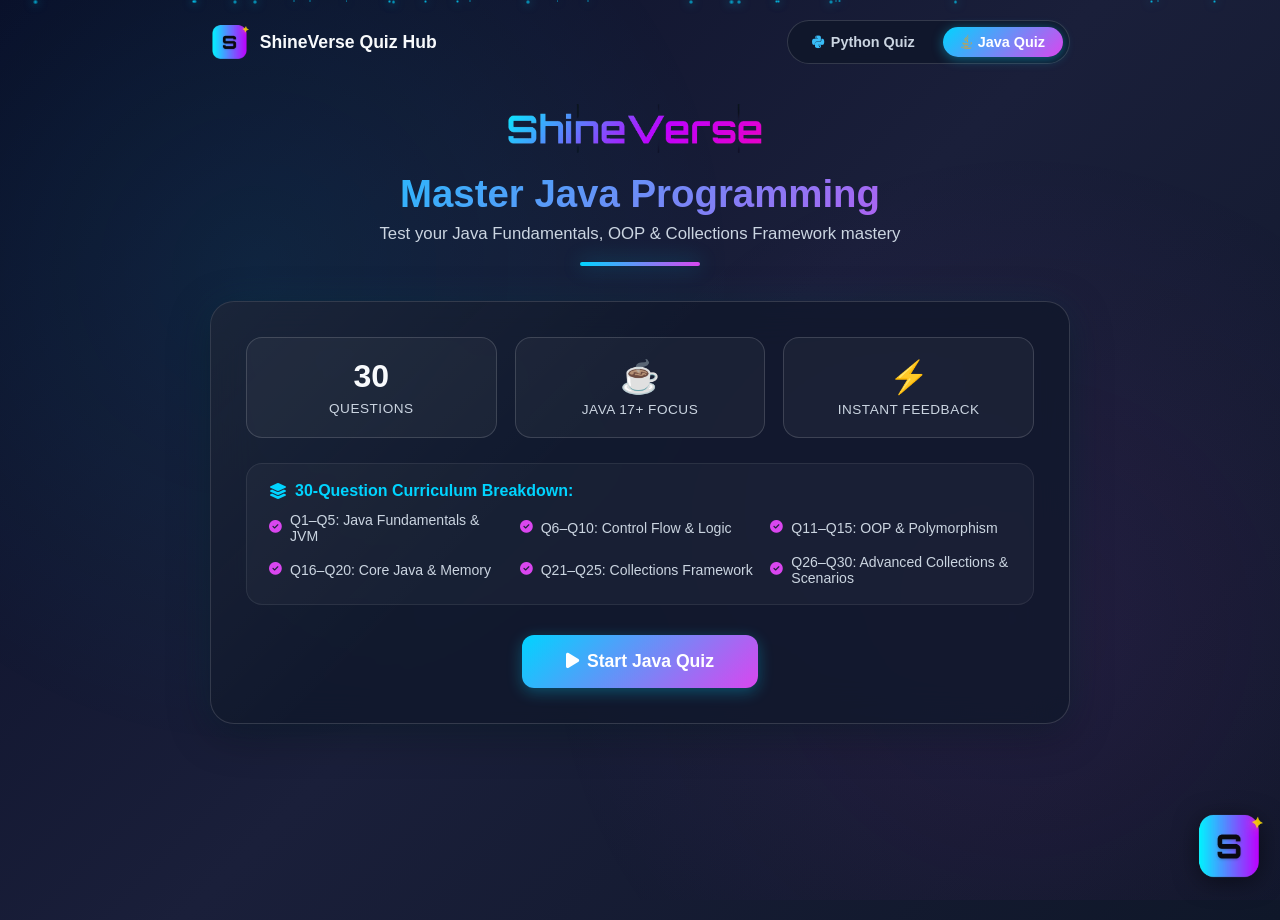
==== Java Quiz/index.html @ dcfceece "first commit" ====
<!DOCTYPE html>
<html lang="en">

<head>
    <meta charset="UTF-8" />
    <meta name="viewport" content="width=device-width, initial-scale=1.0" />
    <title>Java MCQ Test - ShineVerse</title>
    <meta name="description" content="Master Java with ShineVerse 30 comprehensive multiple-choice questions covering Java Fundamentals, Control Flow, OOP, Core Java, and Collections Framework." />

    <link rel="stylesheet" href="style.css" />
    <link href="https://cdnjs.cloudflare.com/ajax/libs/font-awesome/6.4.0/css/all.min.css" rel="stylesheet" />
    <link rel="stylesheet" href="https://unpkg.com/aos@2.3.1/dist/aos.css" />
</head>

<body>
    <div id="particlesContainer"></div>

    <!-- Navigation Bar & Quiz Switcher -->
    <nav class="top-nav" data-aos="fade-down">
        <a href="https://shivambansal.co.in" target="_blank" class="nav-brand-link">
            <img src="ShineVerseLogo.png" alt="ShineVerse Logo" class="nav-brand-img" />
            <span>ShineVerse Quiz Hub</span>
        </a>
        <div class="quiz-switcher">
            <a href="../Python Quiz/index.html" class="switch-tab">
                <i class="fab fa-python" style="color: #38bdf8;"></i> Python Quiz
            </a>
            <a href="index.html" class="switch-tab active">
                <i class="fab fa-java" style="color: #f59e0b;"></i> Java Quiz
            </a>
        </div>
    </nav>

    <!-- Floating Footer Branding -->
    <a href="https://shivambansal.co.in" target="_blank" class="footer-branding">
        <img src="ShineVerseLogo.png" alt="ShineVerse Logo" height="70px" width="70px" />
    </a>

    <div class="container">
        <!-- Main Header -->
        <header data-aos="fade-down">
            <div class="logo">
                <a href="https://shivambansal.co.in" target="_blank">
                    <img src="ShineVerse.png" alt="ShineVerse Logo" />
                </a>
            </div>
            <h1>Master Java Programming</h1>
            <p class="subtitle" id="subtitle">Test your Java Fundamentals, OOP &amp; Collections Framework mastery</p>
        </header>

        <!-- Start Screen -->
        <section id="startScreen" class="card screen-enter" data-aos="fade-up">
            <div class="stats">
                <div class="stat" data-aos="zoom-in" data-aos-delay="100">
                    <div class="number" id="questionCountStat">30</div>
                    <div class="label">Questions</div>
                </div>
                <div class="stat" data-aos="zoom-in" data-aos-delay="200">
                    <div class="number">☕</div>
                    <div class="label">Java 17+ Focus</div>
                </div>
                <div class="stat" data-aos="zoom-in" data-aos-delay="300">
                    <div class="number">⚡</div>
                    <div class="label">Instant Feedback</div>
                </div>
            </div>

            <!-- Curriculum Overview -->
            <div class="curriculum-preview" data-aos="fade-up" data-aos-delay="350">
                <div class="curriculum-title">
                    <i class="fas fa-layer-group"></i> 30-Question Curriculum Breakdown:
                </div>
                <div class="curriculum-grid">
                    <div class="curriculum-item"><i class="fas fa-check-circle"></i> Q1–Q5: Java Fundamentals &amp; JVM</div>
                    <div class="curriculum-item"><i class="fas fa-check-circle"></i> Q6–Q10: Control Flow &amp; Logic</div>
                    <div class="curriculum-item"><i class="fas fa-check-circle"></i> Q11–Q15: OOP &amp; Polymorphism</div>
                    <div class="curriculum-item"><i class="fas fa-check-circle"></i> Q16–Q20: Core Java &amp; Memory</div>
                    <div class="curriculum-item"><i class="fas fa-check-circle"></i> Q21–Q25: Collections Framework</div>
                    <div class="curriculum-item"><i class="fas fa-check-circle"></i> Q26–Q30: Advanced Collections &amp; Scenarios</div>
                </div>
            </div>

            <div class="center">
                <button class="btn btn-primary btn-lg" id="startBtn" data-aos="fade-up" data-aos-delay="400">
                    <i class="fas fa-play"></i> Start Java Quiz
                </button>
            </div>
        </section>

        <!-- Quiz Screen -->
        <section id="quizScreen" class="card hidden screen-enter">
            <div class="quiz-header">
                <div class="progress-bar">
                    <div class="progress-fill" id="progressFill"></div>
                </div>

                <div class="progress-text">
                    <span id="questionCounter">Question 1 of 30</span>
                    <span id="answeredCounter">0 of 30 answered</span>
                </div>

                <div class="badge-group">
                    <span class="badge badge-category" id="badgeCategory">Java Fundamentals</span>
                    <span class="badge badge-easy" id="badgeDifficulty">Easy</span>
                    <button class="btn btn-outline" id="hintBtn" style="margin-left: auto;" title="Click or press 'H' for a hint">
                        <i class="fas fa-lightbulb"></i> Hint
                    </button>
                </div>

                <div id="hintContainer" class="hidden"></div>
            </div>

            <div class="quiz-content">
                <div class="question-text-wrapper" id="questionContent"></div>
                <div class="options" id="optionsContainer"></div>
            </div>

            <div class="nav">
                <button class="btn btn-secondary" id="prevBtn">
                    <i class="fas fa-chevron-left"></i> Previous
                </button>
                <div class="nav-group">
                    <button class="btn btn-primary" id="nextBtn">
                        Next <i class="fas fa-chevron-right"></i>
                    </button>
                    <button class="btn btn-success hidden" id="submitBtn">
                        <i class="fas fa-check-circle"></i> Submit Java Quiz
                    </button>
                </div>
            </div>
        </section>

        <!-- Results Screen -->
        <section id="resultScreen" class="card hidden center-text screen-enter">
            <div class="result-header" data-aos="zoom-in">
                <div class="result-emoji" id="resultEmoji">🎉</div>
                <h2 class="result-title" id="resultTitle">Outstanding Mastery!</h2>
                <div id="performanceBadge" class="feedback-badge perf-excellent">Performance: Excellent</div>
                <p class="feedback-message" id="feedbackMessage">You have demonstrated exceptional Java skills.</p>
            </div>

            <!-- Glowing Circular Score Progress -->
            <div class="result-stats" data-aos="fade-up" data-aos-delay="200">
                <div class="score-circle">
                    <svg viewBox="0 0 100 100">
                        <defs>
                            <linearGradient id="circleGradient" x1="0%" y1="0%" x2="100%" y2="100%">
                                <stop offset="0%" style="stop-color:#00d4ff;stop-opacity:1" />
                                <stop offset="100%" style="stop-color:#d946ef;stop-opacity:1" />
                            </linearGradient>
                        </defs>
                        <circle cx="50" cy="50" r="45" class="progress-circle-bg"></circle>
                        <circle cx="50" cy="50" r="45" class="progress-circle-fill" id="progressCircle"></circle>
                    </svg>
                    <div class="score-text">
                        <span class="score-percentage" id="finalPercentage">0%</span>
                    </div>
                </div>
            </div>

            <!-- Metric Summary Grid -->
            <div class="result-details" data-aos="fade-up" data-aos-delay="300">
                <h3 id="resultScore">You scored 0 / 30</h3>

                <div class="stats-grid">
                    <div class="detail-stat">
                        <div class="detail-label">Correct Answers</div>
                        <div class="detail-value" id="correctCount" style="color: var(--success);">0</div>
                    </div>
                    <div class="detail-stat">
                        <div class="detail-label">Wrong Answers</div>
                        <div class="detail-value" id="incorrectCount" style="color: var(--danger);">0</div>
                    </div>
                    <div class="detail-stat">
                        <div class="detail-label">Accuracy Rate</div>
                        <div class="detail-value" id="accuracyRate" style="color: var(--primary);">0%</div>
                    </div>
                </div>
            </div>

            <!-- Result Actions -->
            <div class="result-actions" data-aos="fade-up" data-aos-delay="350">
                <a href="../Python Quiz/index.html" class="btn btn-secondary">
                    <i class="fab fa-python"></i> Try Python Quiz
                </a>
            </div>

            <!-- Answer Review Section -->
            <div class="review-container" id="reviewSection">
                <div class="review-header">
                    <div class="review-title">
                        <i class="fas fa-clipboard-check" style="color: var(--primary);"></i> Detailed Answer Review
                    </div>
                    <div class="review-filter-group">
                        <button class="filter-btn active" data-filter="all">All (30)</button>
                        <button class="filter-btn" data-filter="correct">Correct</button>
                        <button class="filter-btn" data-filter="incorrect">Incorrect</button>
                    </div>
                </div>

                <div class="review-list" id="reviewList"></div>
            </div>
        </section>

        <!-- Blocked Screen (for saved state) -->
        <section id="blockedScreen" class="card hidden center-text screen-enter">
            <div class="blocked-content" data-aos="zoom-in">
                <div class="blocked-emoji">🔒</div>
                <h2 class="blocked-title">Java Quiz Completed!</h2>
                <p class="blocked-message">You have already completed this session. Your score has been securely saved.</p>

                <div class="saved-score-display" data-aos="fade-up" data-aos-delay="200">
                    <p class="saved-score-label">Your Saved Score:</p>
                    <p class="saved-score" id="savedScore">0%</p>
                </div>

                <div class="blocked-actions">
                    <a href="../Python Quiz/index.html" class="btn btn-secondary">
                        <i class="fab fa-python"></i> Go to Python Quiz
                    </a>
                </div>
            </div>
        </section>
    </div>

    <!-- Scripts -->
    <script src="data.js"></script>
    <script src="script.js"></script>
    <script src="https://unpkg.com/aos@2.3.1/dist/aos.js"></script>
</body>

</html>
---- Java Quiz/style.css ----
* {
    margin: 0;
    padding: 0;
    box-sizing: border-box;
}

:root {
    --primary: #00d4ff;
    --secondary: #d946ef;
    --accent-orange: #f59e0b;
    --success: #10b981;
    --danger: #ef4444;
    --text-primary: #f8fafc;
    --text-secondary: #cbd5e1;
    --text-muted: #94a3b8;
    --border-color: rgba(255, 255, 255, 0.15);
    --card-bg: rgba(15, 23, 42, 0.75);
    --code-bg: rgba(10, 14, 39, 0.85);
    --transition: all 0.3s cubic-bezier(0.4, 0, 0.2, 1);
}

html {
    scroll-behavior: smooth;
}

body {
    font-family: 'Segoe UI', Tahoma, Geneva, Verdana, sans-serif;
    background: linear-gradient(135deg, #0a0e27, #1a1f3a, #0f1729);
    color: var(--text-primary);
    min-height: 100vh;
    overflow-x: hidden;
}

body::before {
    content: "";
    position: fixed;
    inset: 0;
    background:
        radial-gradient(circle at 20% 30%, rgba(0,212,255,.08), transparent 40%),
        radial-gradient(circle at 80% 70%, rgba(217,70,239,.08), transparent 40%);
    pointer-events: none;
    z-index: 0;
}

/* ===== PARTICLES BACKGROUND ===== */
#particlesContainer {
    position: fixed;
    top: 0;
    left: 0;
    width: 100%;
    height: 100%;
    z-index: 0;
    pointer-events: none;
}

.particle {
    position: absolute;
    background: radial-gradient(circle, rgba(0,212,255,0.8), rgba(0,212,255,0));
    border-radius: 50%;
    animation: floatParticle linear infinite;
    box-shadow: 0 0 10px rgba(0, 212, 255, 0.5);
}

@keyframes floatParticle {
    0% {
        transform: translateY(100vh) translateX(0) scale(1);
        opacity: 0;
    }
    10% {
        opacity: 1;
    }
    90% {
        opacity: 1;
    }
    100% {
        transform: translateY(-100vh) translateX(100px) scale(0);
        opacity: 0;
    }
}

/* ===== TOP SWITCHER NAVBAR ===== */
.top-nav {
    position: relative;
    z-index: 10;
    max-width: 900px;
    margin: 20px auto 0;
    padding: 0 20px;
    display: flex;
    justify-content: space-between;
    align-items: center;
    gap: 15px;
    flex-wrap: wrap;
}

.nav-brand-link {
    display: flex;
    align-items: center;
    gap: 10px;
    text-decoration: none;
    color: var(--text-primary);
    font-weight: 700;
    font-size: 1.1rem;
    transition: var(--transition);
}

.nav-brand-link:hover {
    color: var(--primary);
}

.nav-brand-img {
    height: 38px;
    width: auto;
    border-radius: 8px;
}

.quiz-switcher {
    display: flex;
    gap: 10px;
    background: rgba(15, 23, 42, 0.8);
    padding: 6px;
    border-radius: 999px;
    border: 1px solid var(--border-color);
    backdrop-filter: blur(12px);
}

.switch-tab {
    padding: 7px 18px;
    border-radius: 999px;
    font-size: 0.9rem;
    font-weight: 600;
    text-decoration: none;
    color: var(--text-secondary);
    transition: var(--transition);
    display: inline-flex;
    align-items: center;
    gap: 6px;
}

.switch-tab:hover {
    color: white;
    background: rgba(255, 255, 255, 0.08);
}

.switch-tab.active {
    background: linear-gradient(135deg, var(--primary), var(--secondary));
    color: white;
    box-shadow: 0 2px 12px rgba(0, 212, 255, 0.4);
}

/* ===== CONTAINER & LAYOUT ===== */
.container {
    position: relative;
    z-index: 1;
    max-width: 900px;
    margin: auto;
    padding: 20px;
}

header {
    text-align: center;
    margin: 20px 0 35px;
    position: relative;
}

.logo {
    max-width: 280px;
    margin: 0 auto 15px;
    display: flex;
    align-items: center;
    justify-content: center;
    animation: logoFloat 3s ease-in-out infinite;
}

.logo img {
    width: 100%;
    height: auto;
    object-fit: contain;
}

@keyframes logoFloat {
    0%, 100% { transform: translateY(0px); }
    50% { transform: translateY(-8px); }
}

header::after {
    content: "";
    display: block;
    width: 120px;
    height: 4px;
    margin: 18px auto 0;
    border-radius: 999px;
    background: linear-gradient(90deg, var(--primary), var(--secondary));
    box-shadow: 0 0 20px rgba(0, 212, 255, 0.4);
}

h1 {
    font-size: 2.4rem;
    margin-bottom: 8px;
    background: linear-gradient(135deg, var(--primary), var(--secondary));
    -webkit-background-clip: text;
    -webkit-text-fill-color: transparent;
    background-clip: text;
}

.subtitle {
    color: var(--text-secondary);
    font-size: 1.05rem;
}

/* ===== CARDS & SCREENS ===== */
.card {
    background: var(--card-bg);
    border: 1px solid var(--border-color);
    border-radius: 24px;
    padding: 35px;
    backdrop-filter: blur(20px);
    box-shadow:
        0 10px 40px rgba(0, 0, 0, 0.35),
        0 0 40px rgba(0, 212, 255, 0.08);
    position: relative;
    overflow: hidden;
}

.card::before {
    content: "";
    position: absolute;
    inset: 0;
    background: linear-gradient(135deg, rgba(255,255,255,0.05), transparent 40%);
    pointer-events: none;
}

.screen-enter {
    animation: screenEnter 0.5s ease-out;
}

@keyframes screenEnter {
    from {
        opacity: 0;
        transform: translateY(20px);
    }
    to {
        opacity: 1;
        transform: translateY(0);
    }
}

.hidden {
    display: none !important;
}

.center {
    text-align: center;
    margin-top: 30px;
}

.center-text {
    text-align: center;
}

/* ===== STATS SECTION ===== */
.stats {
    display: grid;
    grid-template-columns: repeat(auto-fit, minmax(160px, 1fr));
    gap: 18px;
    margin-bottom: 25px;
}

.stat {
    background: rgba(255, 255, 255, .04);
    border: 1px solid var(--border-color);
    border-radius: 16px;
    padding: 20px;
    text-align: center;
    transition: var(--transition);
    cursor: default;
}

.stat:hover {
    background: rgba(0, 212, 255, 0.08);
    border-color: var(--primary);
    transform: translateY(-4px);
    box-shadow: 0 8px 24px rgba(0, 212, 255, 0.2);
}

.number {
    font-size: 2rem;
    font-weight: bold;
    margin-bottom: 6px;
}

.label {
    font-size: 0.85rem;
    color: var(--text-secondary);
    text-transform: uppercase;
    letter-spacing: 0.5px;
}

/* Category distribution list on start screen */
.curriculum-preview {
    background: rgba(255, 255, 255, 0.03);
    border: 1px solid rgba(255, 255, 255, 0.08);
    border-radius: 16px;
    padding: 18px 22px;
    margin: 25px 0;
    text-align: left;
}

.curriculum-title {
    font-size: 1rem;
    font-weight: 600;
    color: var(--primary);
    margin-bottom: 12px;
    display: flex;
    align-items: center;
    gap: 8px;
}

.curriculum-grid {
    display: grid;
    grid-template-columns: repeat(auto-fit, minmax(220px, 1fr));
    gap: 10px;
}

.curriculum-item {
    font-size: 0.88rem;
    color: var(--text-secondary);
    display: flex;
    align-items: center;
    gap: 8px;
}

.curriculum-item i {
    color: var(--secondary);
    font-size: 0.8rem;
}

/* ===== BADGES ===== */
.badge-group {
    display: flex;
    align-items: center;
    gap: 10px;
    flex-wrap: wrap;
    margin-bottom: 18px;
}

.badge {
    padding: 5px 12px;
    border-radius: 999px;
    font-size: 0.78rem;
    font-weight: 700;
    text-transform: uppercase;
    letter-spacing: 0.6px;
    display: inline-flex;
    align-items: center;
    gap: 6px;
}

.badge-category {
    background: rgba(0, 212, 255, 0.15);
    border: 1px solid rgba(0, 212, 255, 0.4);
    color: var(--primary);
}

.badge-easy {
    background: rgba(16, 185, 129, 0.15);
    border: 1px solid rgba(16, 185, 129, 0.4);
    color: var(--success);
}

.badge-medium {
    background: rgba(245, 158, 11, 0.15);
    border: 1px solid rgba(245, 158, 11, 0.4);
    color: var(--accent-orange);
}

.badge-hard {
    background: rgba(239, 68, 68, 0.15);
    border: 1px solid rgba(239, 68, 68, 0.4);
    color: var(--danger);
}

/* ===== BUTTONS ===== */
.btn {
    border: none;
    padding: 13px 26px;
    border-radius: 12px;
    cursor: pointer;
    font-size: 0.98rem;
    font-weight: 600;
    transition: var(--transition);
    display: inline-flex;
    align-items: center;
    justify-content: center;
    gap: 8px;
    position: relative;
    overflow: hidden;
    text-decoration: none;
}

.btn::before {
    content: '';
    position: absolute;
    top: 50%;
    left: 50%;
    width: 0;
    height: 0;
    border-radius: 50%;
    background: rgba(255, 255, 255, 0.3);
    transform: translate(-50%, -50%);
    transition: width 0.6s, height 0.6s;
}

.btn:active::before {
    width: 300px;
    height: 300px;
}

.btn-primary {
    background: linear-gradient(135deg, var(--primary), var(--secondary));
    color: white;
    box-shadow: 0 4px 15px rgba(0, 212, 255, 0.3);
}

.btn-primary:hover:not(:disabled) {
    transform: translateY(-2px);
    box-shadow: 0 8px 24px rgba(0, 212, 255, 0.5);
}

.btn-primary:active:not(:disabled) {
    transform: translateY(0);
}

.btn-secondary {
    background: rgba(255,255,255,.08);
    color: white;
    border: 1.5px solid var(--border-color);
}

.btn-secondary:hover:not(:disabled) {
    background: rgba(255,255,255,.14);
    border-color: var(--primary);
    transform: translateY(-2px);
    box-shadow: 0 8px 24px rgba(0, 212, 255, 0.25);
}

.btn-success {
    background: linear-gradient(135deg, var(--success), #059669);
    color: white;
    box-shadow: 0 4px 15px rgba(16, 185, 129, 0.3);
}

.btn-success:hover:not(:disabled) {
    transform: translateY(-2px);
    box-shadow: 0 8px 24px rgba(16, 185, 129, 0.5);
}

.btn-outline {
    background: transparent;
    border: 1.5px solid var(--border-color);
    color: var(--text-secondary);
    padding: 8px 16px;
    font-size: 0.88rem;
}

.btn-outline:hover {
    border-color: var(--primary);
    color: var(--text-primary);
    background: rgba(0, 212, 255, 0.08);
}

.btn-lg {
    padding: 16px 44px;
    font-size: 1.1rem;
}

#startBtn {
    position: relative;
    overflow: hidden;
}

#startBtn::after {
    content: "";
    position: absolute;
    top: 0;
    left: -120%;
    width: 60%;
    height: 100%;
    background: linear-gradient(
        90deg,
        transparent,
        rgba(255,255,255,0.45),
        transparent
    );
    transform: skewX(-25deg);
    animation: shine 3s infinite;
}

@keyframes shine {
    0% { left: -120%; }
    100% { left: 150%; }
}

.btn:disabled {
    opacity: 0.4;
    cursor: not-allowed;
}

/* ===== PROGRESS BAR ===== */
.progress-bar {
    width: 100%;
    height: 8px;
    background: rgba(255,255,255,.08);
    border-radius: 999px;
    overflow: hidden;
    margin-bottom: 12px;
    box-shadow: inset 0 2px 4px rgba(0, 0, 0, 0.2);
}

.progress-fill {
    height: 100%;
    width: 0;
    background: linear-gradient(90deg, var(--primary), var(--secondary));
    transition: width 0.4s cubic-bezier(0.4, 0, 0.2, 1);
    box-shadow: 0 0 20px rgba(0, 212, 255, 0.6);
}

.progress-text {
    display: flex;
    justify-content: space-between;
    margin-bottom: 20px;
    font-size: 0.95rem;
    font-weight: 600;
    color: var(--text-secondary);
}

/* ===== QUIZ CONTENT & QUESTION FORMATTING ===== */
.quiz-header {
    margin-bottom: 25px;
}

.quiz-content {
    margin-bottom: 25px;
}

.question-text-wrapper {
    margin-bottom: 24px;
}

.question-title {
    line-height: 1.6;
    font-size: 1.25rem;
    font-weight: 600;
    color: var(--text-primary);
}

/* Java Code Block Styling */
.code-container {
    background: var(--code-bg);
    border: 1px solid rgba(0, 212, 255, 0.25);
    border-radius: 12px;
    margin: 14px 0 0;
    padding: 16px;
    position: relative;
    overflow-x: auto;
    box-shadow: inset 0 2px 8px rgba(0,0,0,0.4);
}

.code-header {
    display: flex;
    justify-content: space-between;
    align-items: center;
    margin-bottom: 8px;
    padding-bottom: 6px;
    border-bottom: 1px solid rgba(255, 255, 255, 0.08);
    font-size: 0.75rem;
    color: var(--text-muted);
    text-transform: uppercase;
    letter-spacing: 0.8px;
}

.code-container pre {
    margin: 0;
    font-family: 'Consolas', 'Fira Code', 'Courier New', monospace;
    font-size: 0.95rem;
    line-height: 1.5;
    color: #38bdf8;
    white-space: pre;
}

/* Hint toggle */
.hint-toggle-wrap {
    margin: 15px 0;
    text-align: right;
}

.hint-box {
    background: rgba(245, 158, 11, 0.08);
    border: 1px solid rgba(245, 158, 11, 0.3);
    border-radius: 12px;
    padding: 14px 18px;
    margin: 12px 0 18px;
    font-size: 0.92rem;
    color: #fde68a;
    display: flex;
    align-items: flex-start;
    gap: 10px;
    text-align: left;
    animation: fadeIn 0.3s ease-out;
}

@keyframes fadeIn {
    from { opacity: 0; transform: translateY(-6px); }
    to { opacity: 1; transform: translateY(0); }
}

/* ===== OPTIONS ===== */
.options {
    display: grid;
    gap: 12px;
    margin-bottom: 20px;
}

.option {
    padding: 15px 18px;
    border: 2px solid var(--border-color);
    border-radius: 14px;
    background: rgba(255, 255, 255, 0.03);
    cursor: pointer;
    transition: var(--transition);
    display: flex;
    align-items: center;
    gap: 14px;
    position: relative;
    user-select: none;
}

.option:hover {
    border-color: var(--primary);
    transform: translateX(6px) scale(1.005);
    background: rgba(0, 212, 255, 0.06);
    box-shadow:
        0 10px 30px rgba(0, 212, 255, 0.18),
        inset 0 0 20px rgba(0, 212, 255, 0.04);
}

.option.selected {
    border-color: var(--primary);
    background: rgba(0, 212, 255, 0.16);
    box-shadow: 0 8px 24px rgba(0, 212, 255, 0.3);
}

.option.selected .option-letter {
    background: var(--primary);
    color: #0a0e27;
    border-color: var(--primary);
}

.option-text {
    display: flex;
    align-items: center;
    gap: 12px;
    width: 100%;
}

.option-letter {
    min-width: 38px;
    height: 38px;
    display: flex;
    align-items: center;
    justify-content: center;
    border-radius: 10px;
    background: rgba(0, 212, 255, 0.15);
    border: 1px solid var(--primary);
    color: var(--primary);
    font-weight: 700;
    transition: var(--transition);
    font-size: 0.95rem;
}

.option-text span {
    flex: 1;
    text-align: left;
    font-size: 0.98rem;
    line-height: 1.45;
}

.nav {
    display: flex;
    justify-content: space-between;
    align-items: center;
    gap: 12px;
    margin-top: 25px;
    flex-wrap: wrap;
}

.nav-group {
    display: flex;
    gap: 10px;
}

/* ===== RESULTS SECTION ===== */
.result-header {
    margin-bottom: 20px;
}

.result-emoji {
    font-size: 4.5rem;
    margin-bottom: 15px;
    animation: emojiPulse 0.8s ease-in-out;
}

@keyframes emojiPulse {
    0%, 100% { transform: scale(1); }
    50% { transform: scale(1.2); }
}

.result-title {
    font-size: 2.2rem;
    margin-bottom: 8px;
    background: linear-gradient(135deg, var(--primary), var(--secondary));
    -webkit-background-clip: text;
    -webkit-text-fill-color: transparent;
    background-clip: text;
}

.feedback-message {
    font-size: 1.05rem;
    color: var(--text-secondary);
    margin-bottom: 20px;
}

.feedback-badge {
    display: inline-block;
    padding: 6px 18px;
    border-radius: 999px;
    font-weight: 700;
    font-size: 0.95rem;
    margin-bottom: 15px;
}

.perf-excellent {
    background: rgba(16, 185, 129, 0.2);
    border: 1px solid var(--success);
    color: #34d399;
}

.perf-verygood {
    background: rgba(0, 212, 255, 0.2);
    border: 1px solid var(--primary);
    color: var(--primary);
}

.perf-good {
    background: rgba(245, 158, 11, 0.2);
    border: 1px solid var(--accent-orange);
    color: #fbbf24;
}

.perf-needspractice {
    background: rgba(239, 68, 68, 0.2);
    border: 1px solid var(--danger);
    color: #f87171;
}

/* ===== SCORE CIRCLE ===== */
.score-circle {
    width: 180px;
    height: 180px;
    margin: 25px auto;
    position: relative;
}

.score-circle svg {
    width: 100%;
    height: 100%;
    transform: rotate(-90deg);
}

.progress-circle-bg {
    fill: none;
    stroke: rgba(255, 255, 255, 0.1);
    stroke-width: 8;
}

.progress-circle-fill {
    fill: none;
    stroke: url(#circleGradient);
    stroke-width: 8;
    stroke-linecap: round;
    stroke-dasharray: 282.7;
    stroke-dashoffset: 282.7;
    transition: stroke-dashoffset 1.2s cubic-bezier(0.4, 0, 0.2, 1);
    filter: drop-shadow(0 0 8px rgba(0, 212, 255, 0.6));
}

.score-text {
    position: absolute;
    top: 50%;
    left: 50%;
    transform: translate(-50%, -50%);
    text-align: center;
}

.score-percentage {
    font-size: 2.4rem;
    font-weight: bold;
    background: linear-gradient(135deg, var(--primary), var(--secondary));
    -webkit-background-clip: text;
    -webkit-text-fill-color: transparent;
    background-clip: text;
}

/* ===== RESULTS STATS ===== */
.stats-grid {
    display: grid;
    grid-template-columns: repeat(auto-fit, minmax(140px, 1fr));
    gap: 15px;
    margin: 25px 0;
}

.detail-stat {
    background: rgba(255, 255, 255, 0.04);
    border: 1px solid var(--border-color);
    border-radius: 14px;
    padding: 18px;
    text-align: center;
    transition: var(--transition);
}

.detail-stat:hover {
    background: rgba(0, 212, 255, 0.08);
    border-color: var(--primary);
    transform: translateY(-3px);
}

.detail-label {
    font-size: 0.82rem;
    color: var(--text-secondary);
    margin-bottom: 8px;
    text-transform: uppercase;
    letter-spacing: 0.5px;
}

.detail-value {
    font-size: 1.8rem;
    font-weight: bold;
    background: linear-gradient(135deg, var(--primary), var(--secondary));
    -webkit-background-clip: text;
    -webkit-text-fill-color: transparent;
    background-clip: text;
}

/* Result Action buttons */
.result-actions {
    display: flex;
    justify-content: center;
    gap: 15px;
    margin: 30px 0 20px;
    flex-wrap: wrap;
}

/* ===== ANSWER REVIEW SECTION ===== */
.review-container {
    margin-top: 35px;
    border-top: 1px solid var(--border-color);
    padding-top: 30px;
    text-align: left;
}

.review-header {
    display: flex;
    justify-content: space-between;
    align-items: center;
    margin-bottom: 20px;
    flex-wrap: wrap;
    gap: 10px;
}

.review-title {
    font-size: 1.4rem;
    color: var(--text-primary);
    display: flex;
    align-items: center;
    gap: 10px;
}

.review-filter-group {
    display: flex;
    gap: 8px;
    flex-wrap: wrap;
}

.filter-btn {
    padding: 6px 14px;
    border-radius: 8px;
    border: 1px solid var(--border-color);
    background: rgba(255, 255, 255, 0.04);
    color: var(--text-secondary);
    font-size: 0.82rem;
    font-weight: 600;
    cursor: pointer;
    transition: var(--transition);
}

.filter-btn.active {
    background: var(--primary);
    color: #0a0e27;
    border-color: var(--primary);
}

.review-list {
    display: flex;
    flex-direction: column;
    gap: 18px;
}

.review-card {
    background: rgba(255, 255, 255, 0.03);
    border: 1px solid var(--border-color);
    border-radius: 16px;
    padding: 20px;
    transition: var(--transition);
}

.review-card.correct-card {
    border-left: 4px solid var(--success);
}

.review-card.wrong-card {
    border-left: 4px solid var(--danger);
}

.review-card-header {
    display: flex;
    justify-content: space-between;
    align-items: flex-start;
    gap: 10px;
    margin-bottom: 12px;
}

.review-q-num {
    font-size: 0.85rem;
    font-weight: 700;
    color: var(--text-muted);
}

.review-q-text {
    font-size: 1.05rem;
    font-weight: 600;
    margin-bottom: 14px;
    line-height: 1.5;
    color: var(--text-primary);
}

.review-answers-grid {
    display: flex;
    flex-direction: column;
    gap: 8px;
    margin: 14px 0;
}

.review-option {
    padding: 10px 14px;
    border-radius: 10px;
    font-size: 0.92rem;
    display: flex;
    align-items: center;
    gap: 10px;
    background: rgba(255, 255, 255, 0.02);
    border: 1px solid rgba(255, 255, 255, 0.06);
}

.review-option.is-correct-target {
    background: rgba(16, 185, 129, 0.15);
    border-color: var(--success);
    color: #6ee7b7;
    font-weight: 600;
}

.review-option.is-user-wrong {
    background: rgba(239, 68, 68, 0.15);
    border-color: var(--danger);
    color: #fca5a5;
    text-decoration: line-through;
}

.review-explanation {
    background: rgba(0, 212, 255, 0.06);
    border-left: 3px solid var(--primary);
    padding: 12px 16px;
    border-radius: 0 10px 10px 0;
    margin-top: 14px;
    font-size: 0.9rem;
    line-height: 1.5;
    color: var(--text-secondary);
}

.review-explanation strong {
    color: var(--primary);
}

/* ===== BLOCKED / LOCK SCREEN ===== */
.blocked-content {
    padding: 30px 15px;
}

.blocked-emoji {
    font-size: 4rem;
    margin-bottom: 15px;
    animation: lockPulse 0.8s ease-in-out infinite;
}

@keyframes lockPulse {
    0%, 100% { transform: scale(1); }
    50% { transform: scale(1.1); }
}

.blocked-title {
    font-size: 2rem;
    margin-bottom: 12px;
    background: linear-gradient(135deg, #ef4444, #dc2626);
    -webkit-background-clip: text;
    -webkit-text-fill-color: transparent;
    background-clip: text;
}

.blocked-message {
    font-size: 1.05rem;
    color: var(--text-secondary);
    margin-bottom: 25px;
}

.saved-score-display {
    background: rgba(16, 185, 129, 0.1);
    border: 2px solid var(--success);
    border-radius: 16px;
    padding: 25px;
    margin: 25px 0;
}

.saved-score-label {
    font-size: 0.9rem;
    color: var(--text-secondary);
    margin-bottom: 8px;
}

.saved-score {
    font-size: 2.8rem;
    font-weight: bold;
    color: var(--success);
}

.blocked-actions {
    display: flex;
    justify-content: center;
    gap: 15px;
    margin-top: 25px;
    flex-wrap: wrap;
}

/* ===== FOOTER ===== */
.footer-branding {
    position: fixed;
    bottom: 15px;
    right: 15px;
    text-decoration: none;
    color: white;
    z-index: 100;
    transition: var(--transition);
}

.footer-branding:hover {
    transform: translateY(-3px);
}

.footer-branding img {
    filter: drop-shadow(0 4px 12px rgba(0,0,0,0.5));
}

/* ===== RESPONSIVE ===== */
@media (max-width: 768px) {
    .container {
        padding: 12px;
    }

    .top-nav {
        flex-direction: column;
        align-items: center;
        gap: 10px;
    }

    header {
        margin: 15px 0 25px;
    }

    h1 {
        font-size: 1.8rem;
    }

    .card {
        padding: 22px;
        border-radius: 18px;
    }

    .btn {
        padding: 12px 20px;
        font-size: 0.95rem;
    }

    .btn-lg {
        padding: 14px 30px;
    }

    .stats-grid {
        grid-template-columns: 1fr;
    }

    .score-circle {
        width: 150px;
        height: 150px;
    }

    .score-percentage {
        font-size: 1.9rem;
    }

    .question-title {
        font-size: 1.1rem;
    }

    .option {
        padding: 12px 14px;
    }

    .curriculum-grid {
        grid-template-columns: 1fr;
    }
}

@media (max-width: 480px) {
    h1 {
        font-size: 1.5rem;
    }

    .card {
        padding: 16px;
    }

    .btn {
        width: 100%;
    }

    .nav {
        flex-direction: column;
    }

    .nav-group {
        width: 100%;
        flex-direction: column;
    }

    .stats {
        grid-template-columns: 1fr;
    }

    .result-actions {
        flex-direction: column;
    }
}
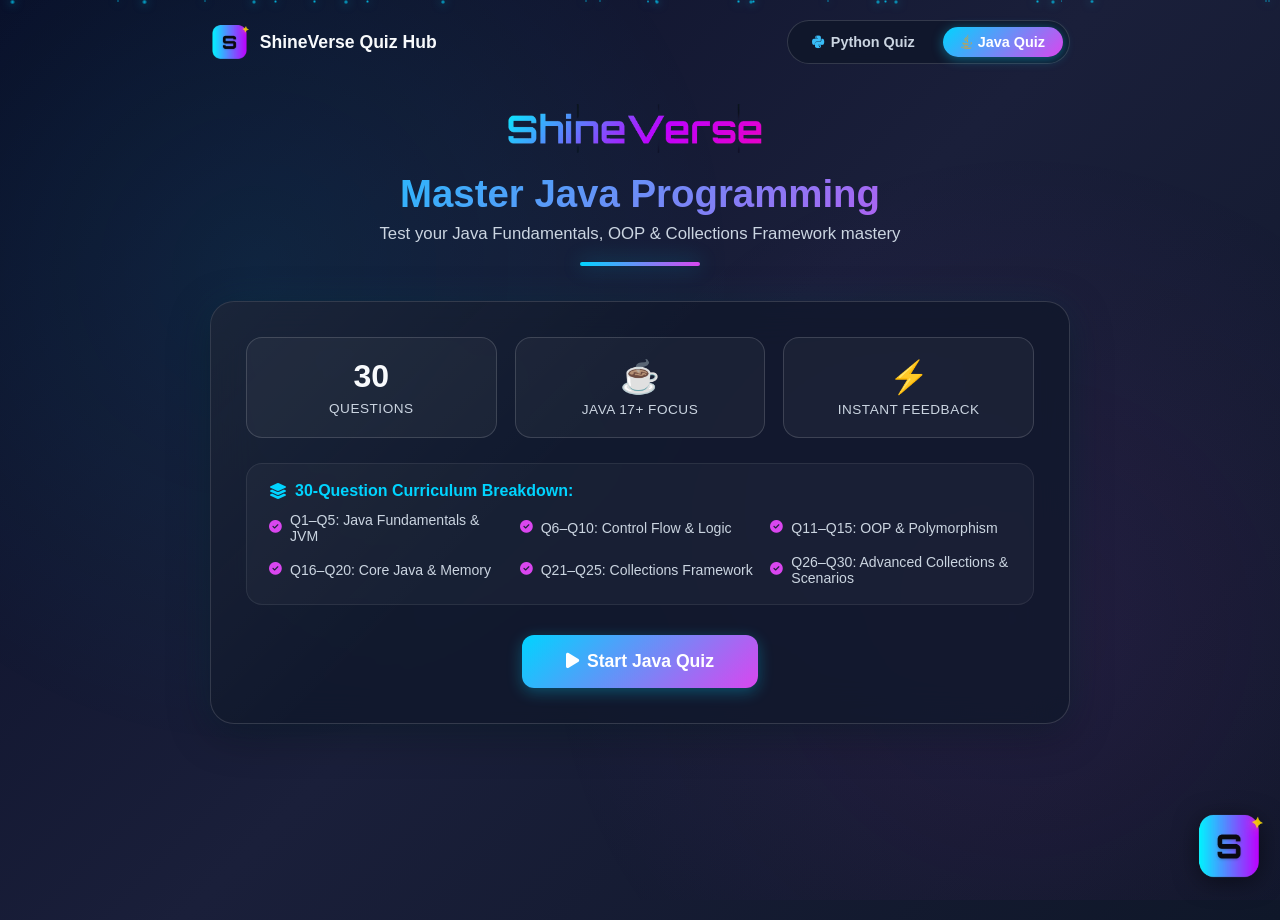
==== commit caf24bf9: "added to Search Console" ====
--- a/Java Quiz/index.html
+++ b/Java Quiz/index.html
@@ -5,7 +5,37 @@
     <meta charset="UTF-8" />
     <meta name="viewport" content="width=device-width, initial-scale=1.0" />
     <title>Java MCQ Test - ShineVerse</title>
-    <meta name="description" content="Master Java with ShineVerse 30 comprehensive multiple-choice questions covering Java Fundamentals, Control Flow, OOP, Core Java, and Collections Framework." />
+    <meta name="description" content="Master Java fundamentals with a 30-question ShineVerse MCQ test covering JVM, OOP, collections, control flow, and practical coding concepts." />
+    <meta name="robots" content="index,follow,max-image-preview:large,max-snippet:-1,max-video-preview:-1" />
+    <meta name="author" content="ShineVerse" />
+    <meta name="keywords" content="Java MCQ test, Java Quiz, Java fundamentals, OOP quiz, collections quiz, Java interview questions, Java practice questions, ShineVerse, Shivam Bansal" />
+    <meta name="theme-color" content="#0b1020" />
+    <link rel="canonical" href="https://shineverse-quiz.vercel.app/Java%20Quiz/index.html" />
+    <meta property="og:type" content="website" />
+    <meta property="og:title" content="Java MCQ Test - ShineVerse" />
+    <meta property="og:description" content="Challenge your Java knowledge with ShineVerse MCQ questions on fundamentals, OOP, memory, and collections." />
+    <meta property="og:url" content="https://shineverse-quiz.vercel.app/Java%20Quiz/index.html" />
+    <meta property="og:image" content="https://shineverse-quiz.vercel.app/Java%20Quiz/ShineVerseLogo.png" />
+    <meta property="og:site_name" content="ShineVerse Quiz Hub" />
+    <meta name="twitter:card" content="summary_large_image" />
+    <meta name="twitter:title" content="Java MCQ Test - ShineVerse" />
+    <meta name="twitter:description" content="Practice Java fundamentals, OOP, and collections with a complete ShineVerse quiz challenge." />
+    <meta name="twitter:image" content="https://shineverse-quiz.vercel.app/Java%20Quiz/ShineVerseLogo.png" />
+    <script type="application/ld+json">
+        {
+          "@context": "https://schema.org",
+          "@type": "Quiz",
+          "name": "Java MCQ Test - ShineVerse",
+          "description": "A Java programming MCQ assessment covering fundamentals, OOP, collections, and interview-ready Java concepts.",
+          "learningResourceType": "Quiz",
+          "educationalLevel": "Intermediate",
+          "provider": {
+            "@type": "Organization",
+            "name": "ShineVerse",
+            "url": "https://shivambansal.co.in"
+          }
+        }
+    </script>
 
     <link rel="stylesheet" href="style.css" />
     <link href="https://cdnjs.cloudflare.com/ajax/libs/font-awesome/6.4.0/css/all.min.css" rel="stylesheet" />
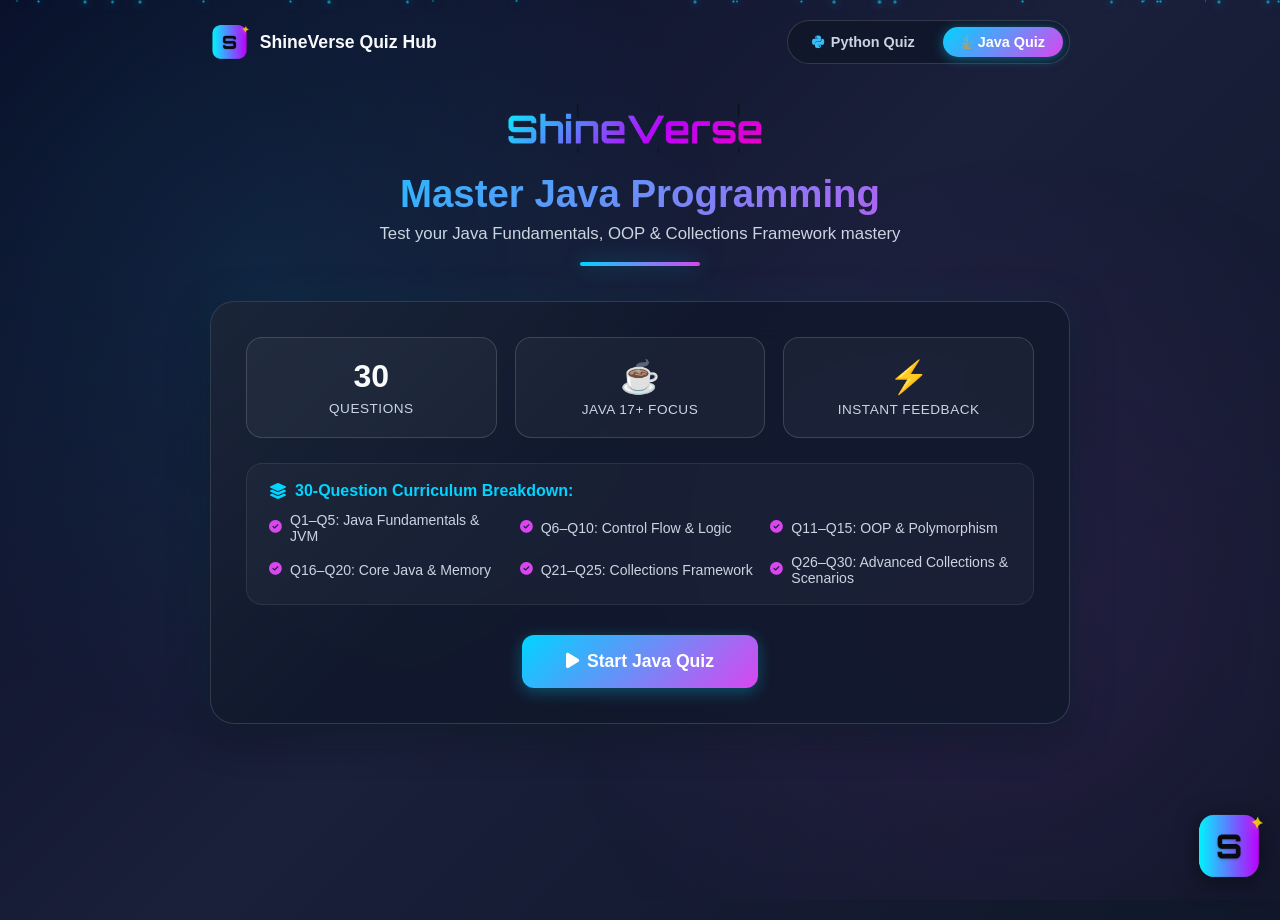
==== commit fbf5ca46: "added to Search Console" ====
--- a/Java Quiz/index.html
+++ b/Java Quiz/index.html
@@ -5,22 +5,25 @@
     <meta charset="UTF-8" />
     <meta name="viewport" content="width=device-width, initial-scale=1.0" />
     <title>Java MCQ Test - ShineVerse</title>
-    <meta name="description" content="Master Java fundamentals with a 30-question ShineVerse MCQ test covering JVM, OOP, collections, control flow, and practical coding concepts." />
+    <meta name="description" content="Take the ShineVerse Java Quiz to practice Java MCQ questions on OOP, collections, JVM, fundamentals, and interview-ready coding concepts." />
     <meta name="robots" content="index,follow,max-image-preview:large,max-snippet:-1,max-video-preview:-1" />
-    <meta name="author" content="ShineVerse" />
-    <meta name="keywords" content="Java MCQ test, Java Quiz, Java fundamentals, OOP quiz, collections quiz, Java interview questions, Java practice questions, ShineVerse, Shivam Bansal" />
+    <meta name="author" content="ShineVerse | Shivam Bansal" />
+    <meta name="keywords" content="Java Quiz, Java MCQ test, ShineVerse Quiz, Java fundamentals quiz, Java interview questions, Java practice questions, OOP quiz, Java collections quiz, Java programming test, Shivam Bansal, ShineVerse Academy, Java coding quiz" />
     <meta name="theme-color" content="#0b1020" />
     <link rel="canonical" href="https://shineverse-quiz.vercel.app/Java%20Quiz/index.html" />
+    <link rel="preconnect" href="https://fonts.googleapis.com" />
+    <link rel="preconnect" href="https://cdnjs.cloudflare.com" />
     <meta property="og:type" content="website" />
     <meta property="og:title" content="Java MCQ Test - ShineVerse" />
     <meta property="og:description" content="Challenge your Java knowledge with ShineVerse MCQ questions on fundamentals, OOP, memory, and collections." />
     <meta property="og:url" content="https://shineverse-quiz.vercel.app/Java%20Quiz/index.html" />
-    <meta property="og:image" content="https://shineverse-quiz.vercel.app/Java%20Quiz/ShineVerseLogo.png" />
+    <meta property="og:image" content="https://shineverse-quiz.vercel.app/social-preview.svg" />
+    <meta property="og:image:alt" content="ShineVerse Java Quiz preview" />
     <meta property="og:site_name" content="ShineVerse Quiz Hub" />
     <meta name="twitter:card" content="summary_large_image" />
     <meta name="twitter:title" content="Java MCQ Test - ShineVerse" />
     <meta name="twitter:description" content="Practice Java fundamentals, OOP, and collections with a complete ShineVerse quiz challenge." />
-    <meta name="twitter:image" content="https://shineverse-quiz.vercel.app/Java%20Quiz/ShineVerseLogo.png" />
+    <meta name="twitter:image" content="https://shineverse-quiz.vercel.app/social-preview.svg" />
     <script type="application/ld+json">
         {
           "@context": "https://schema.org",
